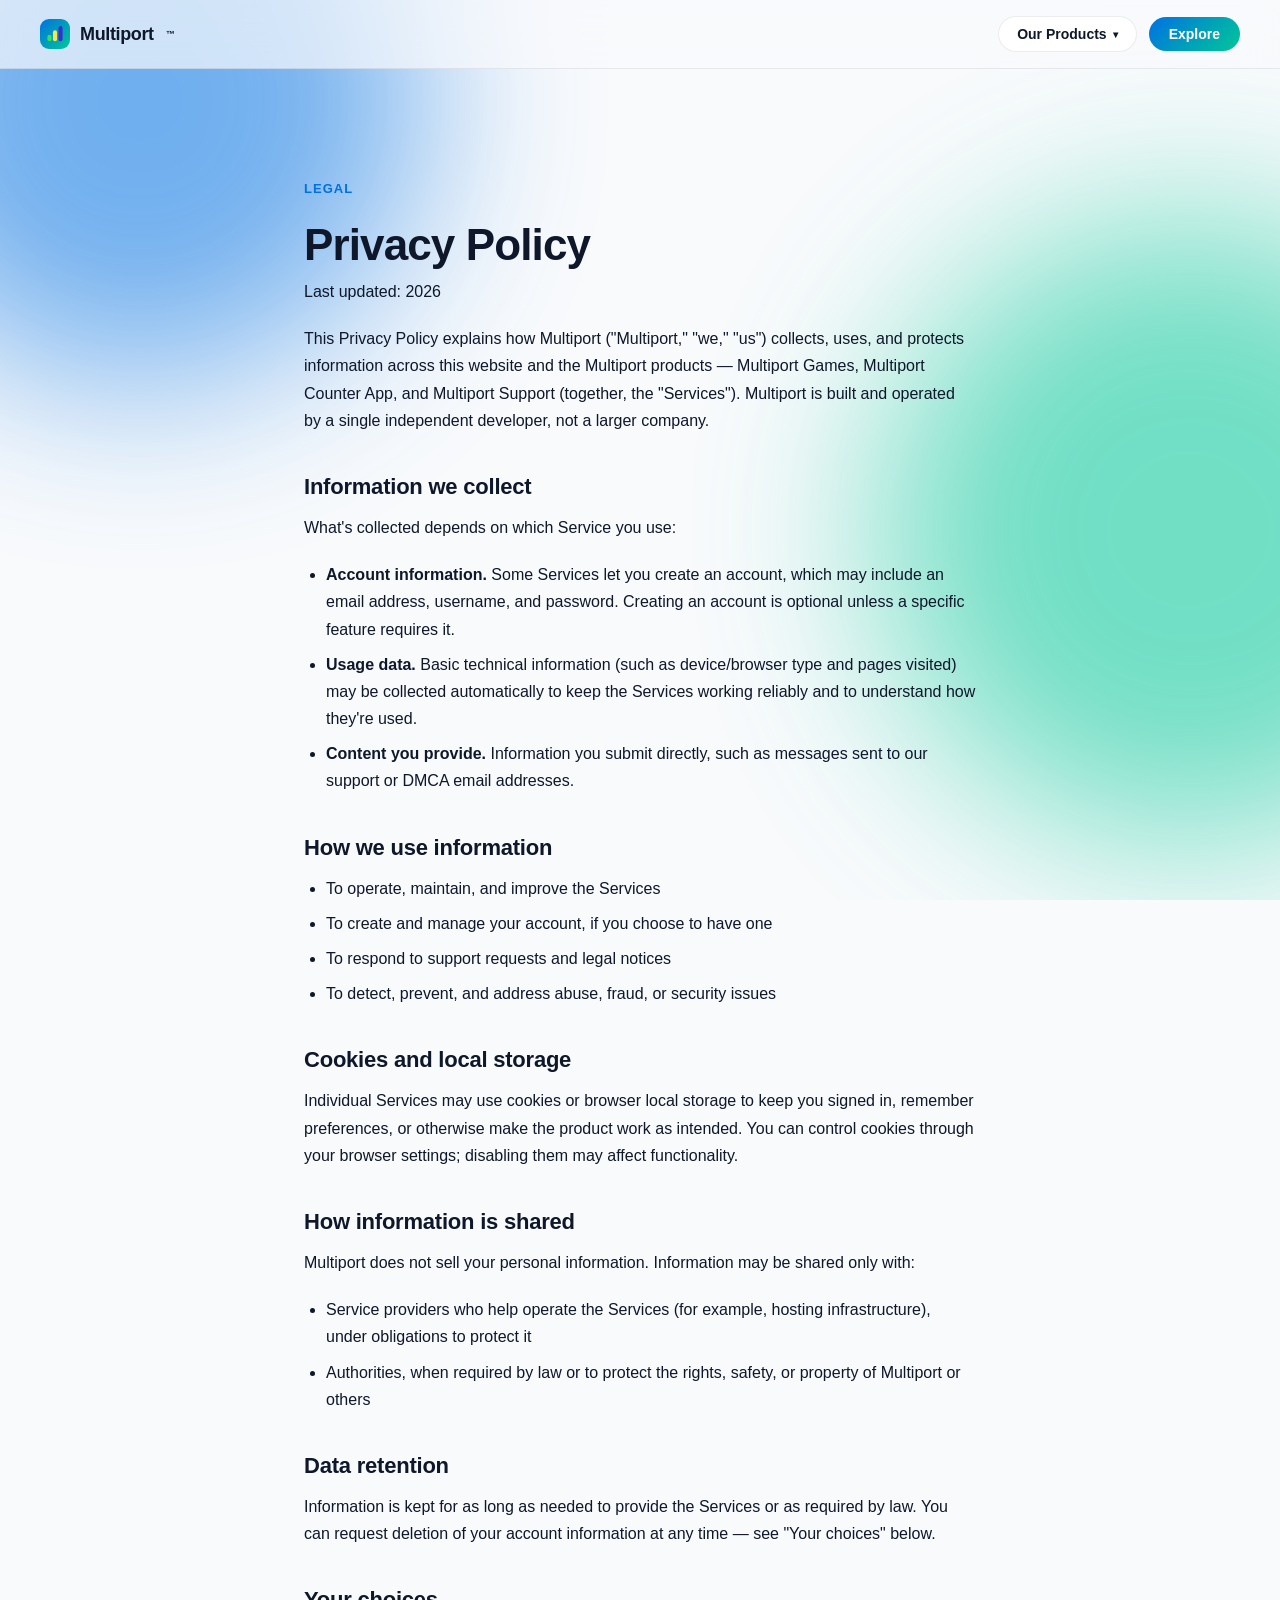
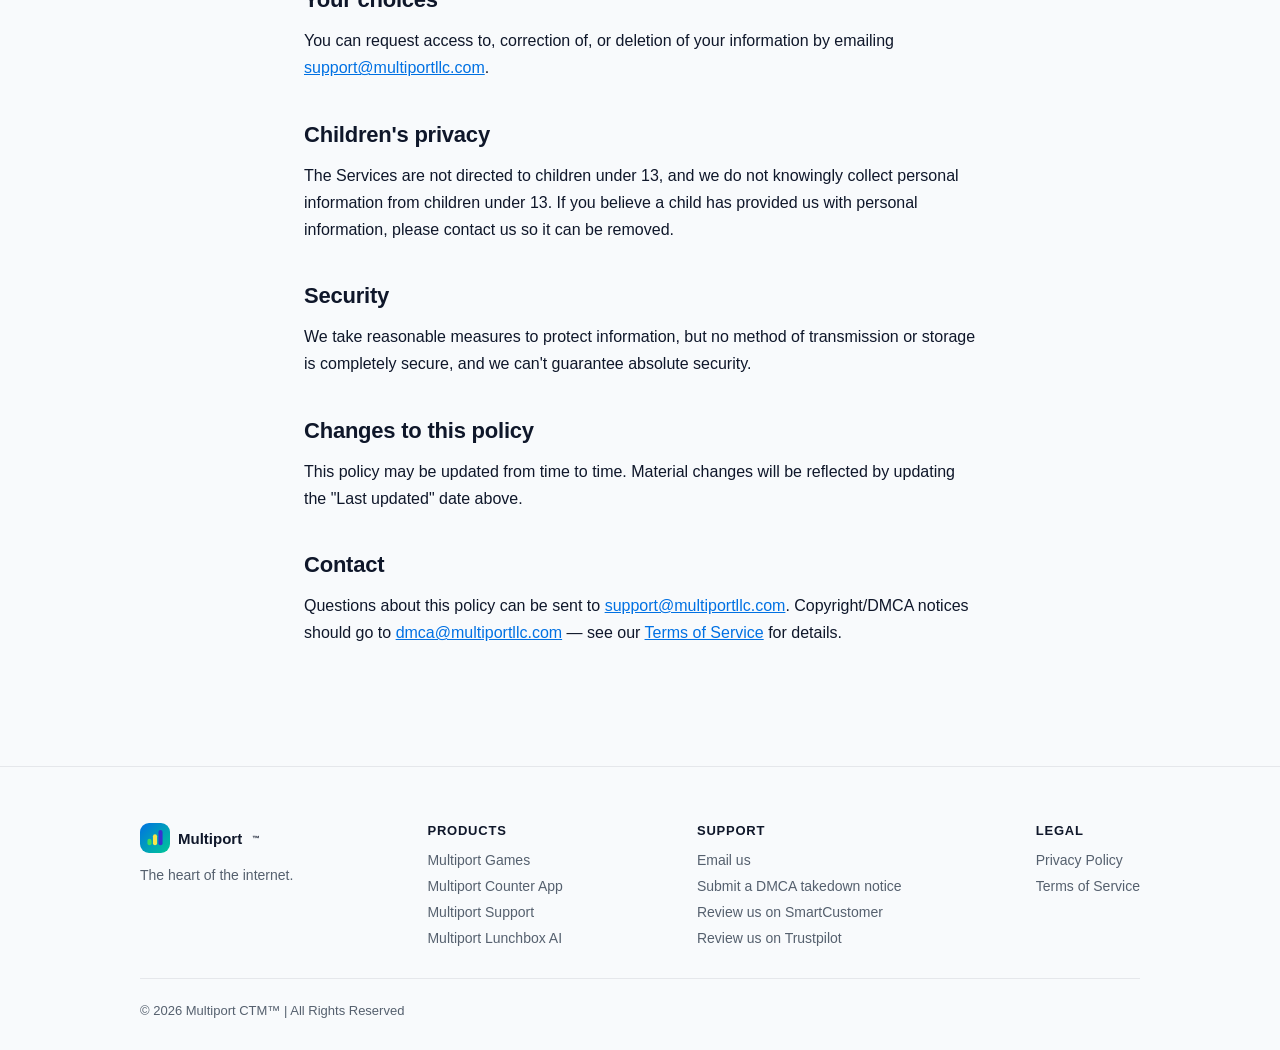
==== privacy.html @ edde1195 "Replace logo with ascending bar-chart icon, update footer copyright New icon (three ascending green/" ====
<!DOCTYPE html>
<html lang="en">
<head>
<meta charset="UTF-8">
<meta name="viewport" content="width=device-width, initial-scale=1.0">
<title>Privacy Policy — Multiport</title>
<meta name="description" content="How Multiport collects, uses, and protects your information.">
<meta name="theme-color" content="#0071e3">
<link rel="manifest" href="/manifest.json">
<link rel="icon" href="/icon.svg" type="image/svg+xml">
<link rel="icon" href="/favicon-32.png" sizes="32x32" type="image/png">
<link rel="icon" href="/favicon-16.png" sizes="16x16" type="image/png">
<link rel="apple-touch-icon" href="/apple-touch-icon.png">
<link rel="stylesheet" href="style.css?v=12">
</head>
<body>
  <div class="bg-blobs" aria-hidden="true">
    <div class="blob blob-blue"></div>
    <div class="blob blob-green"></div>
  </div>

  <nav class="navbar">
    <a class="logo" href="/">
      <img class="logo-mark" src="/icon.svg" alt="Multiport logo"> Multiport<sup class="tm">&trade;</sup>
    </a>
    <div class="nav-links">
      <div class="nav-dropdown">
        <button class="dropdown-toggle" aria-haspopup="true" aria-expanded="false">
          Our Products <span class="chevron">&#9662;</span>
        </button>
        <div class="dropdown-menu">
          <a href="https://games.multiportllc.com" target="_blank" rel="noopener noreferrer">
            <img class="dropdown-icon" src="/games-icon.svg" alt="">
            <span>
              <span class="dropdown-title">Multiport Games</span>
              <span class="dropdown-domain">games.multiportllc.com</span>
            </span>
          </a>
          <a href="https://counterapp.multiportllc.com" target="_blank" rel="noopener noreferrer">
            <span class="dropdown-icon">🔢</span>
            <span>
              <span class="dropdown-title">Multiport Counter App</span>
              <span class="dropdown-domain">counterapp.multiportllc.com</span>
            </span>
          </a>
          <a href="https://support.multiportllc.com" target="_blank" rel="noopener noreferrer">
            <span class="dropdown-icon">🛟</span>
            <span>
              <span class="dropdown-title">Multiport Support</span>
              <span class="dropdown-domain">support.multiportllc.com</span>
            </span>
          </a>
          <a href="https://ai.lunchbox.multiportllc.com" target="_blank" rel="noopener noreferrer">
            <span class="dropdown-icon">🍱</span>
            <span>
              <span class="dropdown-title">Multiport Lunchbox AI</span>
              <span class="dropdown-domain">ai.lunchbox.multiportllc.com</span>
            </span>
          </a>
        </div>
      </div>
      <a class="nav-cta" href="/#products">Explore</a>
    </div>
  </nav>

  <main>
    <article class="legal">
      <span class="eyebrow">Legal</span>
      <h1>Privacy Policy</h1>
      <p class="legal-updated">Last updated: 2026</p>

      <p>This Privacy Policy explains how Multiport ("Multiport," "we," "us") collects, uses, and protects
      information across this website and the Multiport products — Multiport Games, Multiport Counter App,
      and Multiport Support (together, the "Services"). Multiport is built and operated by a single
      independent developer, not a larger company.</p>

      <h2>Information we collect</h2>
      <p>What's collected depends on which Service you use:</p>
      <ul>
        <li><strong>Account information.</strong> Some Services let you create an account, which may include
        an email address, username, and password. Creating an account is optional unless a specific feature
        requires it.</li>
        <li><strong>Usage data.</strong> Basic technical information (such as device/browser type and pages
        visited) may be collected automatically to keep the Services working reliably and to understand how
        they're used.</li>
        <li><strong>Content you provide.</strong> Information you submit directly, such as messages sent to
        our support or DMCA email addresses.</li>
      </ul>

      <h2>How we use information</h2>
      <ul>
        <li>To operate, maintain, and improve the Services</li>
        <li>To create and manage your account, if you choose to have one</li>
        <li>To respond to support requests and legal notices</li>
        <li>To detect, prevent, and address abuse, fraud, or security issues</li>
      </ul>

      <h2>Cookies and local storage</h2>
      <p>Individual Services may use cookies or browser local storage to keep you signed in, remember
      preferences, or otherwise make the product work as intended. You can control cookies through your
      browser settings; disabling them may affect functionality.</p>

      <h2>How information is shared</h2>
      <p>Multiport does not sell your personal information. Information may be shared only with:</p>
      <ul>
        <li>Service providers who help operate the Services (for example, hosting infrastructure), under
        obligations to protect it</li>
        <li>Authorities, when required by law or to protect the rights, safety, or property of Multiport or
        others</li>
      </ul>

      <h2>Data retention</h2>
      <p>Information is kept for as long as needed to provide the Services or as required by law. You can
      request deletion of your account information at any time — see "Your choices" below.</p>

      <h2>Your choices</h2>
      <p>You can request access to, correction of, or deletion of your information by emailing
      <a href="mailto:support@multiportllc.com">support@multiportllc.com</a>.</p>

      <h2>Children's privacy</h2>
      <p>The Services are not directed to children under 13, and we do not knowingly collect personal
      information from children under 13. If you believe a child has provided us with personal information,
      please contact us so it can be removed.</p>

      <h2>Security</h2>
      <p>We take reasonable measures to protect information, but no method of transmission or storage is
      completely secure, and we can't guarantee absolute security.</p>

      <h2>Changes to this policy</h2>
      <p>This policy may be updated from time to time. Material changes will be reflected by updating the
      "Last updated" date above.</p>

      <h2>Contact</h2>
      <p>Questions about this policy can be sent to
      <a href="mailto:support@multiportllc.com">support@multiportllc.com</a>. Copyright/DMCA notices should
      go to <a href="mailto:dmca@multiportllc.com">dmca@multiportllc.com</a> — see our
      <a href="/terms.html">Terms of Service</a> for details.</p>
    </article>
  </main>

  <footer>
    <div class="footer-grid">
      <div class="footer-brand">
        <div class="footer-logo"><img class="logo-mark" src="/icon.svg" alt="Multiport logo"> Multiport<sup class="tm">&trade;</sup></div>
        <p class="footer-tagline">The heart of the internet.</p>
      </div>
      <div class="footer-links">
        <span class="footer-heading">Products</span>
        <a href="https://games.multiportllc.com" target="_blank" rel="noopener noreferrer">Multiport Games</a>
        <a href="https://counterapp.multiportllc.com" target="_blank" rel="noopener noreferrer">Multiport Counter App</a>
        <a href="https://support.multiportllc.com" target="_blank" rel="noopener noreferrer">Multiport Support</a>
        <a href="https://ai.lunchbox.multiportllc.com" target="_blank" rel="noopener noreferrer">Multiport Lunchbox AI</a>
      </div>
      <div class="footer-links">
        <span class="footer-heading">Support</span>
        <a href="mailto:support@multiportllc.com">Email us</a>
        <a href="mailto:dmca@multiportllc.com">Submit a DMCA takedown notice</a>
        <a href="https://www.smartcustomer.com/reviews/multiportllc.com" target="_blank" rel="noopener noreferrer">Review us on SmartCustomer</a>
        <a href="https://www.trustpilot.com/review/multiportllc.com" target="_blank" rel="noopener noreferrer">Review us on Trustpilot</a>
      </div>
      <div class="footer-links">
        <span class="footer-heading">Legal</span>
        <a href="/privacy.html">Privacy Policy</a>
        <a href="/terms.html">Terms of Service</a>
      </div>
    </div>
    <p class="footer-copyright">©️ 2026 Multiport CTM™️ | All Rights Reserved</p>
  </footer>

  <script>
    const dropdown = document.querySelector('.nav-dropdown');
    const toggle = dropdown.querySelector('.dropdown-toggle');
    toggle.addEventListener('click', () => {
      const isOpen = dropdown.classList.toggle('open');
      toggle.setAttribute('aria-expanded', isOpen);
    });
    document.addEventListener('click', (event) => {
      if (!dropdown.contains(event.target)) {
        dropdown.classList.remove('open');
        toggle.setAttribute('aria-expanded', 'false');
      }
    });
  </script>
</body>
</html>
---- style.css ----
:root {
  color-scheme: light dark;
  --blue: #0071e3;
  --green: #00c896;
  --bg: #f8fafc;
  --fg: #0f172a;
  --muted: #55606e;
  --card-bg: #ffffff;
  --border: rgba(15, 23, 42, 0.08);
}

* {
  box-sizing: border-box;
}

html {
  scroll-behavior: smooth;
}

body {
  margin: 0;
  min-height: 100vh;
  font-family: -apple-system, BlinkMacSystemFont, "SF Pro Display", "SF Pro Text",
    "Helvetica Neue", Helvetica, Arial, sans-serif;
  background: var(--bg);
  color: var(--fg);
  -webkit-font-smoothing: antialiased;
  position: relative;
  overflow-x: hidden;
}

/* Background blobs */
.bg-blobs {
  position: fixed;
  inset: 0;
  z-index: -1;
  overflow: hidden;
}

.blob {
  position: absolute;
  border-radius: 50%;
  filter: blur(90px);
  opacity: 0.55;
}

.blob-blue {
  width: 560px;
  height: 560px;
  top: -180px;
  left: -140px;
  background: var(--blue);
}

.blob-green {
  width: 620px;
  height: 620px;
  top: 220px;
  right: -220px;
  background: var(--green);
}

/* Navbar */
.navbar {
  position: sticky;
  top: 0;
  z-index: 100;
  display: flex;
  align-items: center;
  justify-content: space-between;
  padding: 16px 40px;
  background: rgba(248, 250, 252, 0.7);
  backdrop-filter: blur(16px);
  -webkit-backdrop-filter: blur(16px);
  border-bottom: 1px solid var(--border);
}

.logo {
  display: flex;
  align-items: center;
  gap: 10px;
  font-weight: 700;
  font-size: 18px;
  letter-spacing: -0.02em;
  color: var(--fg);
  text-decoration: none;
}

.logo-mark {
  display: inline-block;
  width: 30px;
  height: 30px;
  border-radius: 9px;
}

.nav-links {
  display: flex;
  align-items: center;
  gap: 12px;
}

.nav-cta {
  text-decoration: none;
  color: #fff;
  background: linear-gradient(135deg, var(--blue), var(--green));
  padding: 9px 20px;
  border-radius: 980px;
  font-size: 14px;
  font-weight: 600;
}

/* Dropdown */
.nav-dropdown {
  position: relative;
}

.dropdown-toggle {
  font-family: inherit;
  font-size: 14px;
  font-weight: 600;
  color: var(--fg);
  background: #fff;
  border: 1px solid var(--border);
  border-radius: 980px;
  padding: 9px 18px;
  cursor: pointer;
  display: flex;
  align-items: center;
  gap: 6px;
  transition: box-shadow 0.2s ease;
}

.dropdown-toggle:hover,
.dropdown-toggle:focus-visible {
  box-shadow: 0 4px 14px rgba(15, 23, 42, 0.1);
}

.chevron {
  font-size: 10px;
  transition: transform 0.2s ease;
}

.nav-dropdown:hover .chevron,
.nav-dropdown:focus-within .chevron,
.nav-dropdown.open .chevron {
  transform: rotate(180deg);
}

.dropdown-menu {
  position: absolute;
  right: 0;
  top: calc(100% + 10px);
  min-width: 280px;
  background: var(--card-bg);
  border-radius: 16px;
  box-shadow: 0 16px 40px rgba(15, 23, 42, 0.16);
  border: 1px solid var(--border);
  padding: 8px;
  opacity: 0;
  visibility: hidden;
  transform: translateY(-8px);
  transition: opacity 0.2s ease, transform 0.2s ease, visibility 0.2s ease;
  z-index: 10;
}

.nav-dropdown:hover .dropdown-menu,
.nav-dropdown:focus-within .dropdown-menu,
.nav-dropdown.open .dropdown-menu {
  opacity: 1;
  visibility: visible;
  transform: translateY(0);
}

.dropdown-menu a {
  display: flex;
  align-items: center;
  gap: 12px;
  padding: 10px 12px;
  border-radius: 10px;
  text-decoration: none;
  color: var(--fg);
}

.dropdown-menu a:hover {
  background: rgba(15, 23, 42, 0.05);
}

.dropdown-icon {
  font-size: 22px;
  width: 28px;
  height: 28px;
  border-radius: 8px;
  object-fit: cover;
  flex-shrink: 0;
}

.dropdown-title {
  display: block;
  font-size: 14px;
  font-weight: 600;
}

.dropdown-domain {
  display: block;
  font-size: 12px;
  color: var(--muted);
}

/* Hero */
.hero {
  display: grid;
  grid-template-columns: 1.1fr 1fr;
  align-items: center;
  gap: 40px;
  padding: 110px 40px 100px;
  max-width: 1180px;
  margin: 0 auto;
}

.hero-text {
  text-align: left;
}

.eyebrow {
  display: inline-block;
  font-size: 13px;
  font-weight: 700;
  text-transform: uppercase;
  letter-spacing: 0.08em;
  color: var(--blue);
  margin-bottom: 18px;
}

.hero h1 {
  font-size: clamp(36px, 5vw, 58px);
  font-weight: 700;
  letter-spacing: -0.02em;
  line-height: 1.1;
  margin: 0 0 20px;
  color: var(--fg);
}

.hero .subtitle {
  font-size: clamp(16px, 1.6vw, 19px);
  color: var(--muted);
  font-weight: 400;
  line-height: 1.55;
  margin: 0 0 32px;
  max-width: 480px;
}

.hero-actions {
  display: flex;
  align-items: center;
  gap: 22px;
  flex-wrap: wrap;
}

.btn {
  display: inline-block;
  text-decoration: none;
  font-size: 15px;
  font-weight: 600;
  padding: 13px 28px;
  border-radius: 8px;
  transition: background 0.2s ease;
}

.btn-primary {
  color: #fff;
  background: var(--blue);
}

.btn-primary:hover {
  background: #0b63c5;
}

.btn-link {
  color: var(--blue);
  text-decoration: none;
  font-size: 15px;
  font-weight: 600;
}

.btn-link:hover {
  text-decoration: underline;
}

/* Hero visual */
.hero-visual {
  position: relative;
  height: 320px;
}

.hero-card {
  position: absolute;
  display: flex;
  align-items: center;
  gap: 14px;
  background: #fff;
  border: 1px solid var(--border);
  border-radius: 18px;
  padding: 18px 22px;
  box-shadow: 0 20px 40px rgba(15, 23, 42, 0.12);
}

.hero-card-1 {
  top: 20px;
  left: 20px;
}

.hero-card-2 {
  bottom: 30px;
  right: 0;
}

.hero-card-icon {
  display: flex;
  align-items: center;
  justify-content: center;
  width: 48px;
  height: 48px;
  border-radius: 14px;
  font-size: 24px;
  object-fit: cover;
  flex-shrink: 0;
}

.hero-card-label {
  font-weight: 600;
  font-size: 15px;
  color: var(--fg);
}

@media (max-width: 820px) {
  .hero {
    grid-template-columns: 1fr;
    text-align: center;
    padding: 90px 24px 60px;
  }

  .hero-text {
    text-align: center;
  }

  .hero .subtitle {
    margin-left: auto;
    margin-right: auto;
  }

  .hero-actions {
    justify-content: center;
  }

  .hero-visual {
    height: auto;
    display: flex;
    flex-direction: column;
    align-items: center;
    gap: 16px;
  }

  .hero-card {
    position: static;
  }
}

@media (max-width: 640px) {
  .navbar {
    padding: 14px 20px;
    gap: 8px;
  }

  .logo {
    font-size: 16px;
  }

  .dropdown-toggle {
    padding: 8px 14px;
    font-size: 13px;
    white-space: nowrap;
  }

  .nav-cta {
    padding: 8px 14px;
    font-size: 13px;
    white-space: nowrap;
  }

  .dropdown-menu {
    min-width: 240px;
    right: -20px;
  }
}

@media (max-width: 420px) {
  .nav-cta {
    display: none;
  }
}

/* Features */
.features {
  max-width: 1000px;
  margin: 0 auto;
  padding: 40px 20px;
  text-align: center;
}

.features h2 {
  font-size: clamp(28px, 4vw, 40px);
  font-weight: 800;
  letter-spacing: -0.02em;
  margin: 6px 0 48px;
  color: var(--fg);
}

.feature-grid {
  display: grid;
  grid-template-columns: repeat(auto-fit, minmax(260px, 1fr));
  gap: 24px;
}

.feature-card {
  padding: 8px;
  text-align: left;
}

.feature-icon {
  font-size: 32px;
  margin-bottom: 14px;
}

.feature-card h3 {
  font-size: 18px;
  font-weight: 700;
  letter-spacing: -0.01em;
  margin: 0 0 8px;
  color: var(--fg);
}

.feature-card p {
  color: var(--muted);
  font-size: 14px;
  line-height: 1.55;
  margin: 0;
}

/* CTA band */
.cta-band {
  max-width: 700px;
  margin: 40px auto 0;
  padding: 56px 32px;
  text-align: center;
  background: var(--card-bg);
  border: 1px solid var(--border);
  border-radius: 28px;
}

.cta-band h2 {
  font-size: clamp(24px, 3.5vw, 34px);
  font-weight: 800;
  letter-spacing: -0.02em;
  margin: 0 0 10px;
  color: var(--fg);
}

.cta-band p {
  color: var(--muted);
  font-size: 16px;
  margin: 0 0 28px;
}

.cta-band-actions {
  justify-content: center;
}

/* Legal pages */
.legal {
  max-width: 720px;
  margin: 0 auto;
  padding: 110px 24px 100px;
}

.legal h1 {
  font-size: clamp(32px, 5vw, 44px);
  font-weight: 800;
  letter-spacing: -0.02em;
  margin: 6px 0 8px;
  color: var(--fg);
}

.legal-updated {
  color: var(--muted);
  font-size: 14px;
  margin: 0 0 32px;
}

.legal p {
  color: var(--fg);
  font-size: 16px;
  line-height: 1.7;
  margin: 0 0 20px;
}

.legal ul {
  margin: 0 0 20px;
  padding-left: 22px;
  color: var(--fg);
  font-size: 16px;
  line-height: 1.7;
}

.legal li {
  margin-bottom: 8px;
}

.legal h2 {
  font-size: 22px;
  font-weight: 700;
  letter-spacing: -0.01em;
  color: var(--fg);
  margin: 40px 0 14px;
}

.legal a {
  color: var(--blue);
}

/* Products */
.products {
  max-width: 1000px;
  margin: 0 auto;
  padding: 40px 20px 120px;
  text-align: center;
}

.products h2 {
  font-size: clamp(28px, 4vw, 40px);
  font-weight: 800;
  letter-spacing: -0.02em;
  margin: 6px 0 48px;
  color: var(--fg);
}

.product-grid {
  display: grid;
  grid-template-columns: repeat(auto-fit, minmax(300px, 1fr));
  gap: 24px;
}

.product-card {
  background: var(--card-bg);
  border: 1px solid var(--border);
  border-radius: 22px;
  padding: 32px;
  text-decoration: none;
  color: var(--fg);
  transition: transform 0.25s ease, box-shadow 0.25s ease;
  display: flex;
  align-items: flex-start;
  gap: 20px;
  text-align: left;
}

.product-card:hover {
  transform: translateY(-6px);
  box-shadow: 0 20px 40px rgba(15, 23, 42, 0.1);
}

.product-icon {
  flex-shrink: 0;
  width: 64px;
  height: 64px;
  border-radius: 18px;
  object-fit: cover;
  display: flex;
  align-items: center;
  justify-content: center;
  font-size: 30px;
}

.icon-games {
  background: linear-gradient(135deg, #0071e3, #4facfe);
}

.icon-counter {
  background: linear-gradient(135deg, #00c896, #43e97b);
}

.icon-support {
  background: linear-gradient(135deg, #5e5ce6, #bf5af2);
}

.icon-lunchbox {
  background: linear-gradient(135deg, #ff9500, #ff375f);
}

.icon-guard {
  background: linear-gradient(135deg, #1d1d1f, #55606e);
}

.addon-badge {
  display: inline-block;
  font-size: 12px;
  font-weight: 700;
  text-transform: uppercase;
  letter-spacing: 0.04em;
  color: var(--fg);
  background: rgba(15, 23, 42, 0.06);
  border-radius: 980px;
  padding: 3px 10px;
  margin: 2px 0 10px;
}

.product-info h3 {
  font-size: 20px;
  font-weight: 700;
  letter-spacing: -0.01em;
  margin: 0 0 6px;
}

.product-info p {
  color: var(--muted);
  font-size: 14px;
  margin: 0 0 12px;
  line-height: 1.5;
}

.product-link {
  color: var(--blue);
  font-size: 14px;
  font-weight: 600;
}

/* Footer */
footer {
  padding: 56px 20px 32px;
  border-top: 1px solid var(--border);
}

.tm {
  font-size: 0.5em;
  font-weight: 600;
  margin-left: 2px;
}

.footer-grid {
  max-width: 1000px;
  margin: 0 auto;
  display: flex;
  flex-wrap: wrap;
  justify-content: space-between;
  gap: 32px;
  padding-bottom: 32px;
}

.footer-logo {
  display: inline-flex;
  align-items: center;
  gap: 8px;
  font-weight: 700;
  font-size: 15px;
  color: var(--fg);
}

.footer-tagline {
  color: var(--muted);
  font-size: 14px;
  margin: 10px 0 0;
}

.footer-links {
  display: flex;
  flex-direction: column;
  gap: 10px;
}

.footer-heading {
  font-size: 13px;
  font-weight: 700;
  text-transform: uppercase;
  letter-spacing: 0.06em;
  color: var(--fg);
  margin-bottom: 4px;
}

.footer-links a {
  color: var(--muted);
  text-decoration: none;
  font-size: 14px;
}

.footer-links a:hover {
  color: var(--blue);
}

.footer-copyright {
  max-width: 1000px;
  margin: 0 auto;
  padding-top: 24px;
  border-top: 1px solid var(--border);
  color: var(--muted);
  font-size: 13px;
}
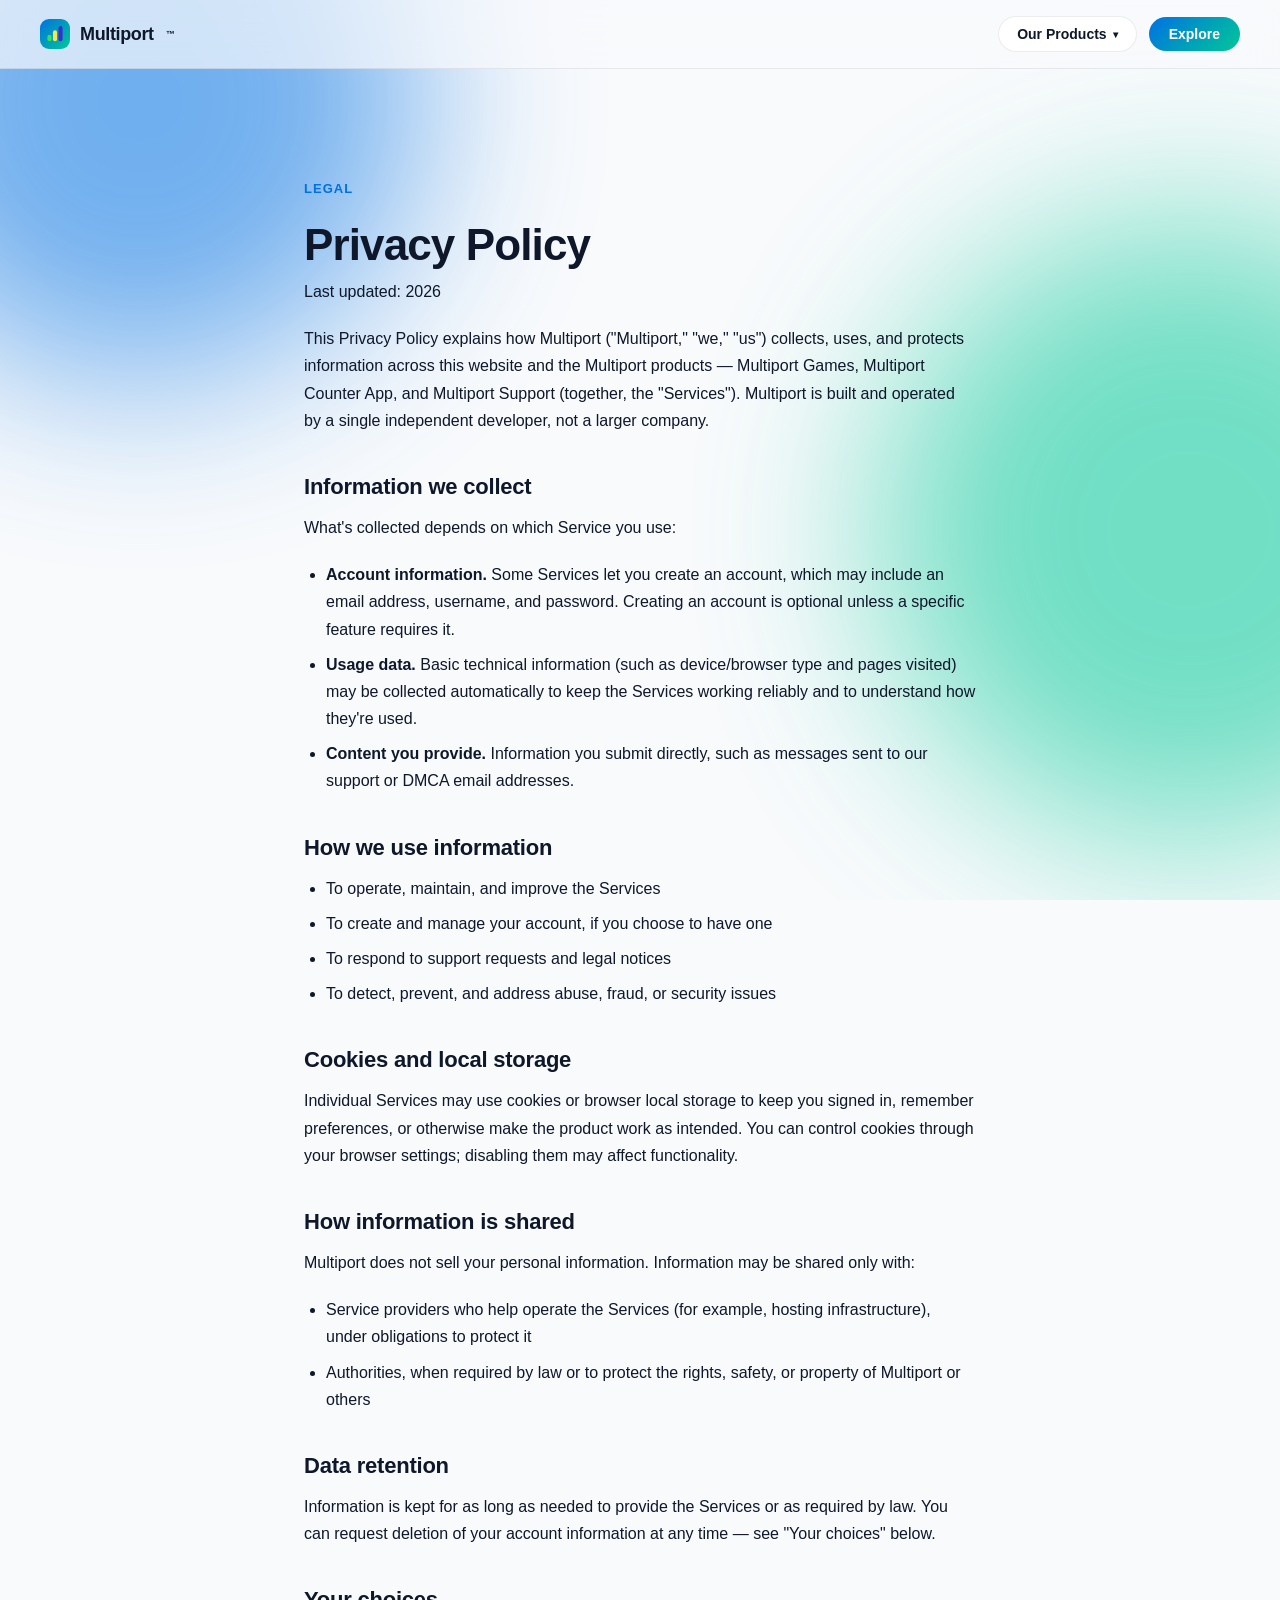
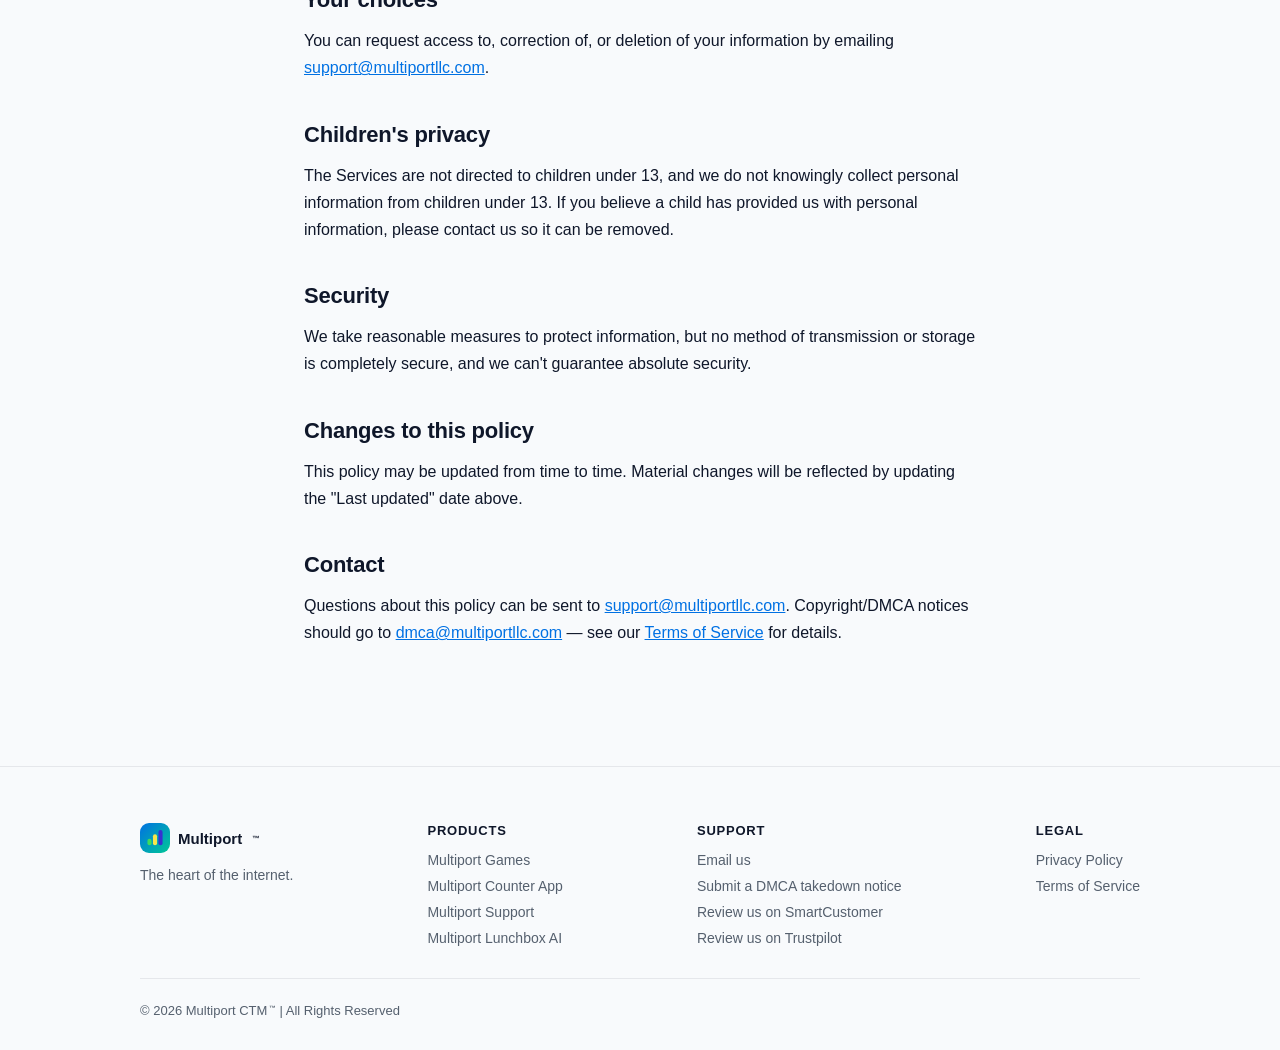
==== commit b15ca8f4: "Fix footer copyright symbol and trademark sizing Use a real copyright glyph (&copy;) instead of the " ====
--- a/privacy.html
+++ b/privacy.html
@@ -164,7 +164,7 @@
         <a href="/terms.html">Terms of Service</a>
       </div>
     </div>
-    <p class="footer-copyright">©️ 2026 Multiport CTM™️ | All Rights Reserved</p>
+    <p class="footer-copyright">&copy; 2026 Multiport CTM<sup class="tm">&trade;</sup> | All Rights Reserved</p>
   </footer>
 
   <script>
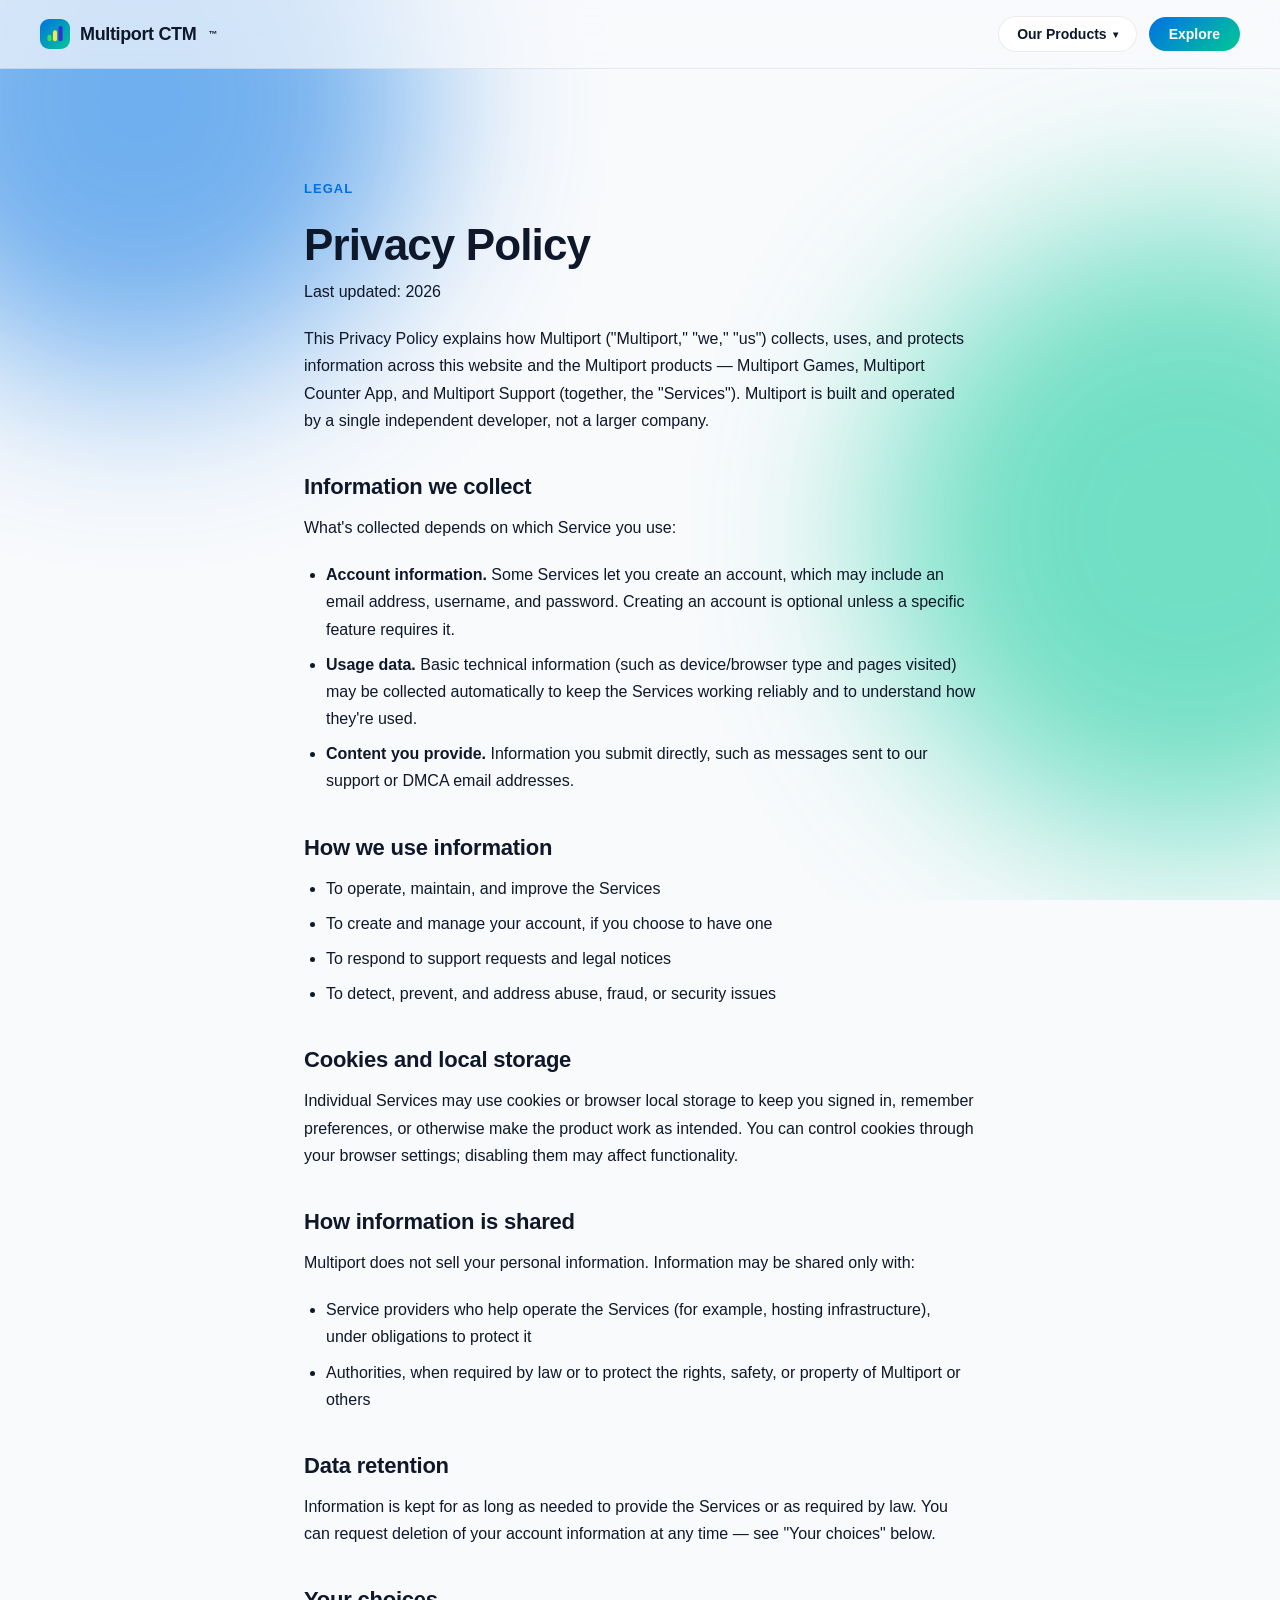
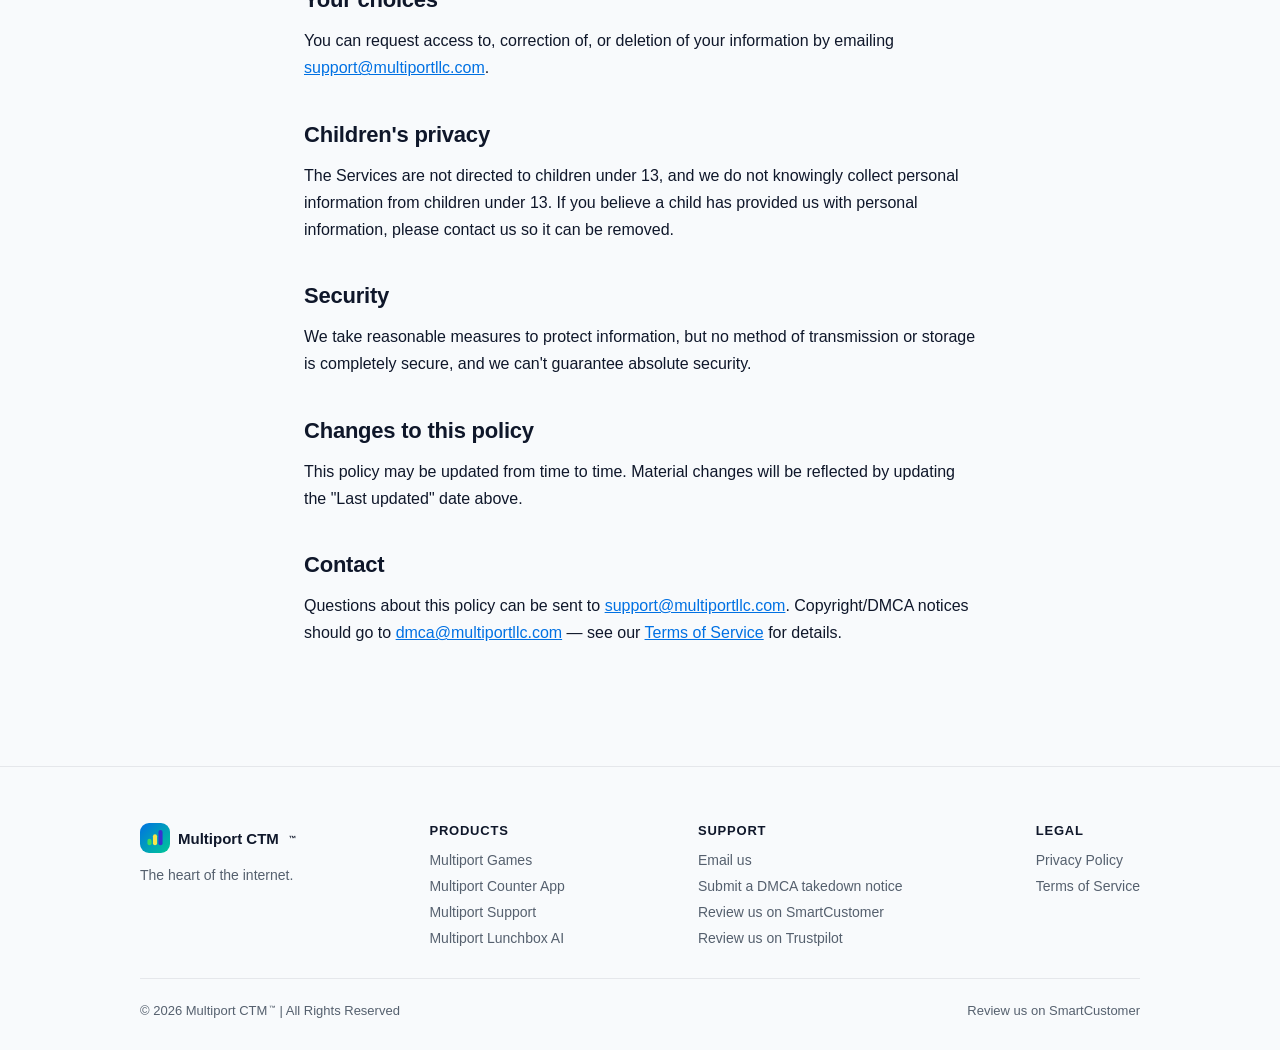
==== commit 1b8f6212: "Add CTM to the nav/footer logo and a bottom review link The nav and footer logo lockups now read "Mu" ====
--- a/privacy.html
+++ b/privacy.html
@@ -11,7 +11,7 @@
 <link rel="icon" href="/favicon-32.png" sizes="32x32" type="image/png">
 <link rel="icon" href="/favicon-16.png" sizes="16x16" type="image/png">
 <link rel="apple-touch-icon" href="/apple-touch-icon.png">
-<link rel="stylesheet" href="style.css?v=12">
+<link rel="stylesheet" href="style.css?v=13">
 </head>
 <body>
   <div class="bg-blobs" aria-hidden="true">
@@ -21,7 +21,7 @@
 
   <nav class="navbar">
     <a class="logo" href="/">
-      <img class="logo-mark" src="/icon.svg" alt="Multiport logo"> Multiport<sup class="tm">&trade;</sup>
+      <img class="logo-mark" src="/icon.svg" alt="Multiport logo"> Multiport CTM<sup class="tm">&trade;</sup>
     </a>
     <div class="nav-links">
       <div class="nav-dropdown">
@@ -141,7 +141,7 @@
   <footer>
     <div class="footer-grid">
       <div class="footer-brand">
-        <div class="footer-logo"><img class="logo-mark" src="/icon.svg" alt="Multiport logo"> Multiport<sup class="tm">&trade;</sup></div>
+        <div class="footer-logo"><img class="logo-mark" src="/icon.svg" alt="Multiport logo"> Multiport CTM<sup class="tm">&trade;</sup></div>
         <p class="footer-tagline">The heart of the internet.</p>
       </div>
       <div class="footer-links">
@@ -164,7 +164,10 @@
         <a href="/terms.html">Terms of Service</a>
       </div>
     </div>
-    <p class="footer-copyright">&copy; 2026 Multiport CTM<sup class="tm">&trade;</sup> | All Rights Reserved</p>
+    <div class="footer-bottom">
+      <p class="footer-copyright">&copy; 2026 Multiport CTM<sup class="tm">&trade;</sup> | All Rights Reserved</p>
+      <a class="footer-bottom-link" href="https://www.smartcustomer.com/reviews/multiportllc.com" target="_blank" rel="noopener noreferrer">Review us on SmartCustomer</a>
+    </div>
   </footer>
 
   <script>
--- a/style.css
+++ b/style.css
@@ -695,11 +695,30 @@
   color: var(--blue);
 }
 
-.footer-copyright {
+.footer-bottom {
   max-width: 1000px;
   margin: 0 auto;
   padding-top: 24px;
   border-top: 1px solid var(--border);
+  display: flex;
+  flex-wrap: wrap;
+  align-items: center;
+  justify-content: space-between;
+  gap: 12px;
+}
+
+.footer-copyright {
   color: var(--muted);
   font-size: 13px;
-}
+  margin: 0;
+}
+
+.footer-bottom-link {
+  color: var(--muted);
+  font-size: 13px;
+  text-decoration: none;
+}
+
+.footer-bottom-link:hover {
+  color: var(--blue);
+}
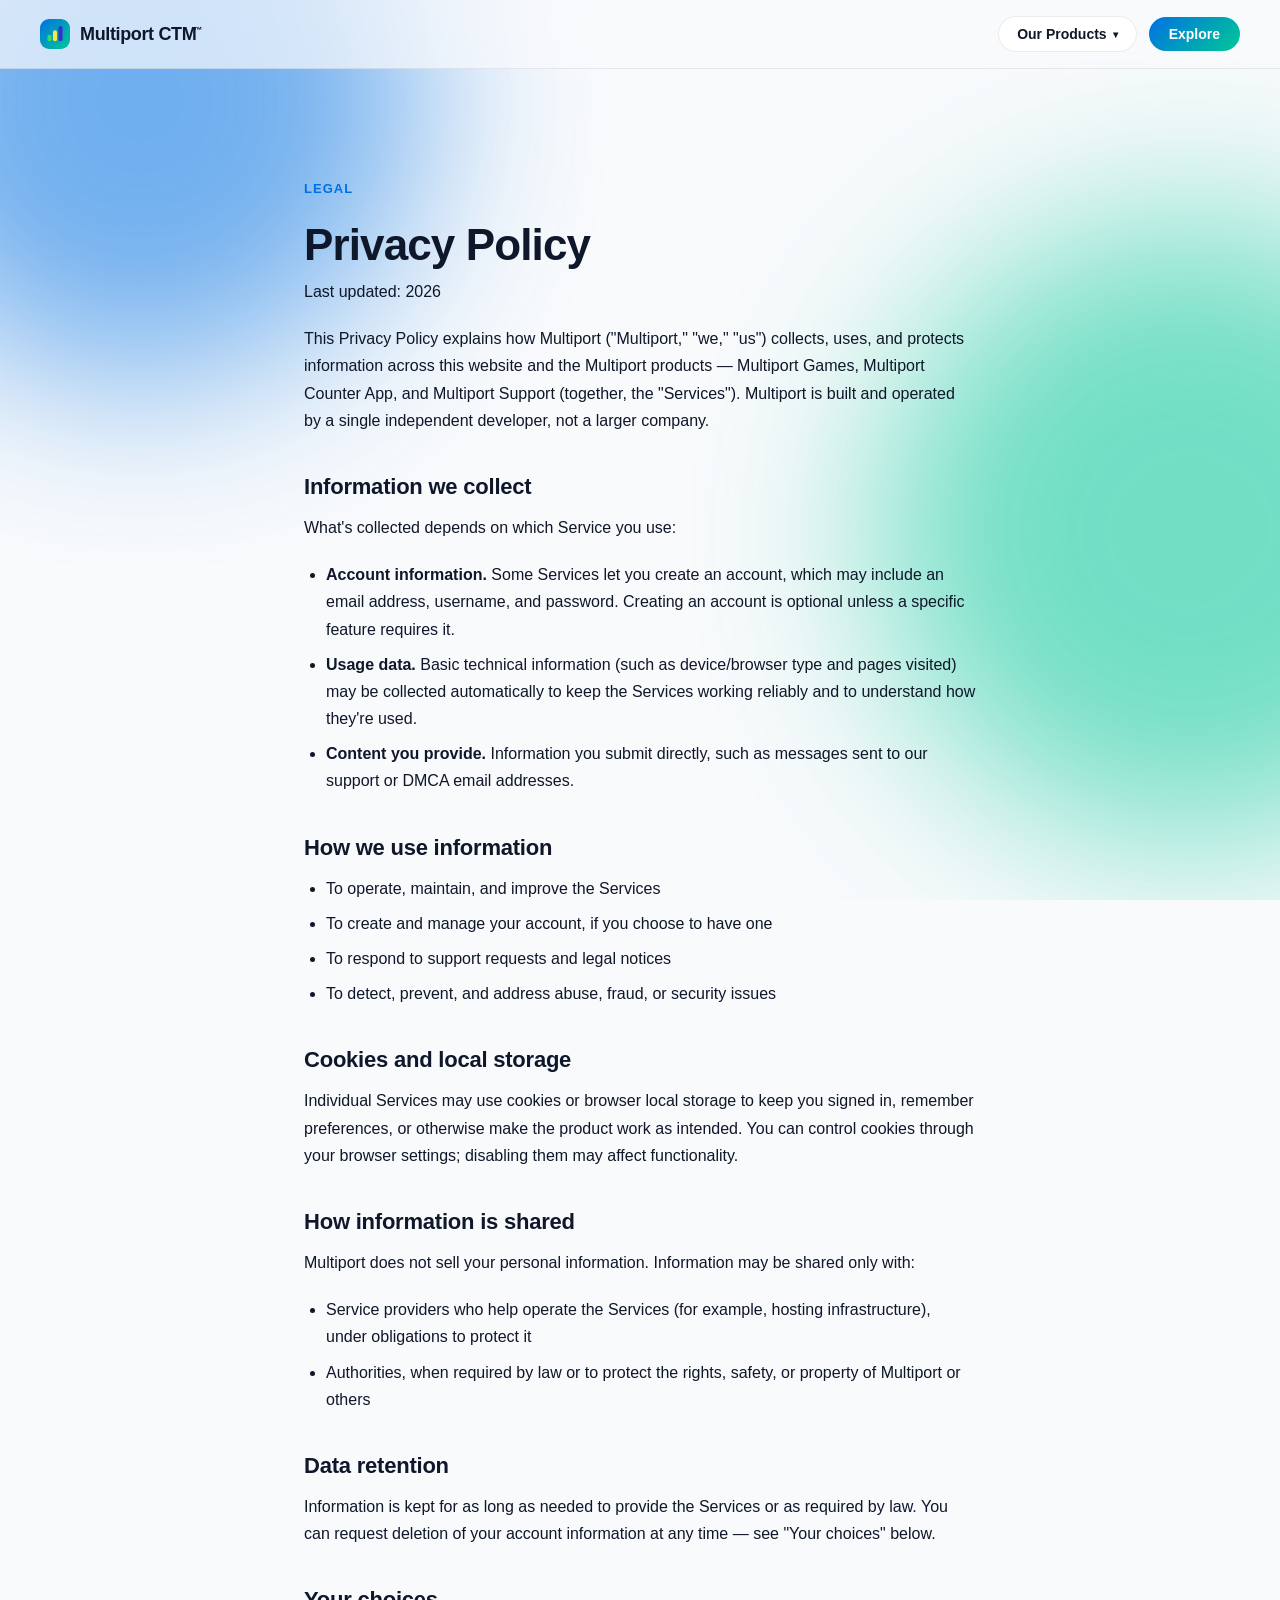
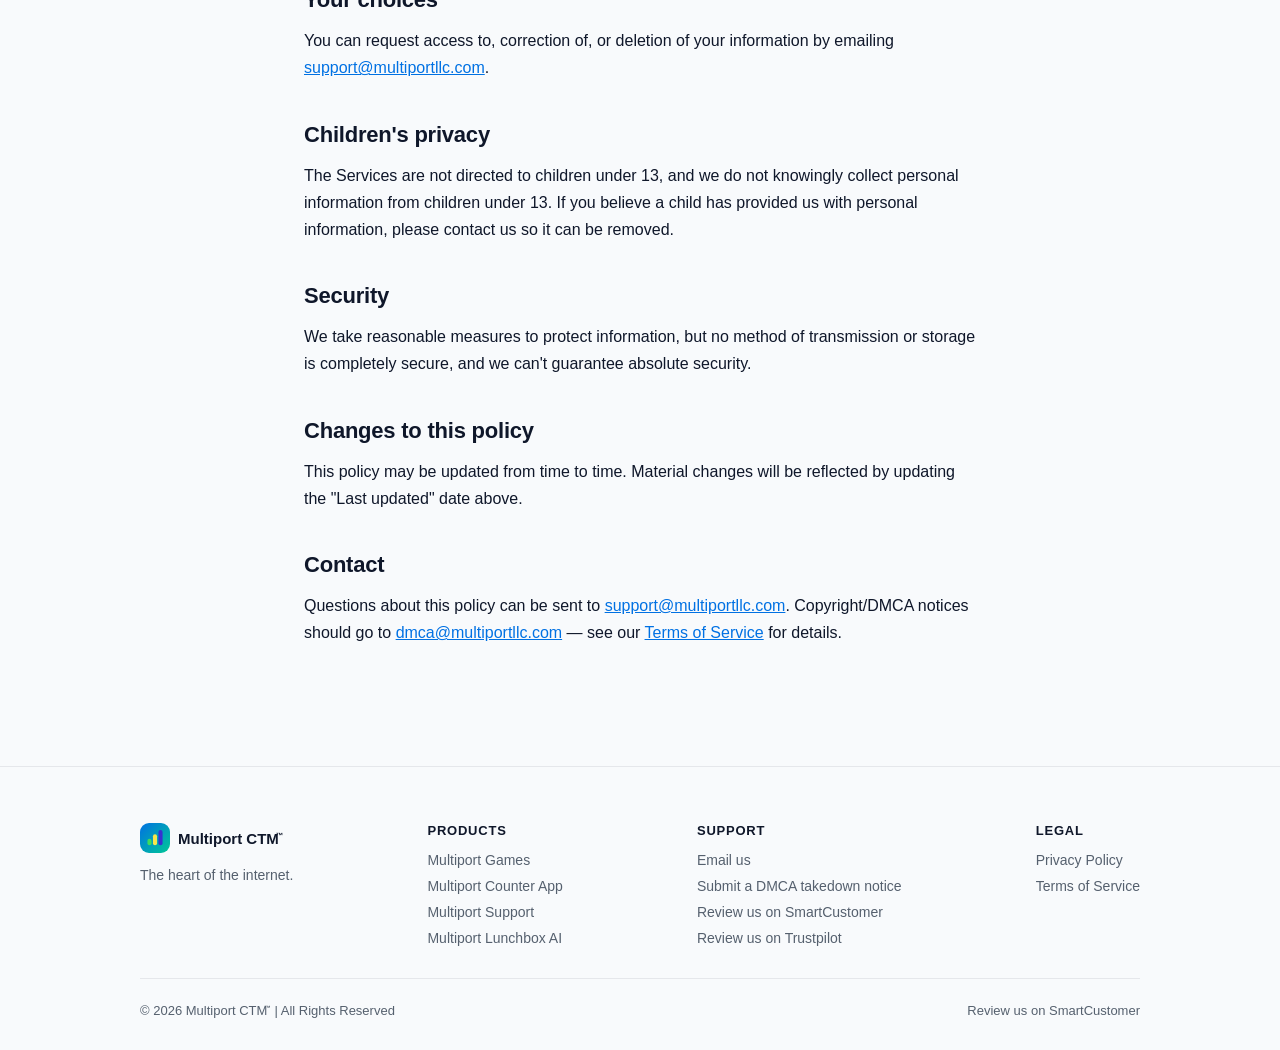
==== commit 2827981f: "Tighten spacing between "Multiport CTM" and the TM symbol Wrap the wordmark text in a single span so" ====
--- a/privacy.html
+++ b/privacy.html
@@ -11,7 +11,7 @@
 <link rel="icon" href="/favicon-32.png" sizes="32x32" type="image/png">
 <link rel="icon" href="/favicon-16.png" sizes="16x16" type="image/png">
 <link rel="apple-touch-icon" href="/apple-touch-icon.png">
-<link rel="stylesheet" href="style.css?v=13">
+<link rel="stylesheet" href="style.css?v=14">
 </head>
 <body>
   <div class="bg-blobs" aria-hidden="true">
@@ -21,7 +21,7 @@
 
   <nav class="navbar">
     <a class="logo" href="/">
-      <img class="logo-mark" src="/icon.svg" alt="Multiport logo"> Multiport CTM<sup class="tm">&trade;</sup>
+      <img class="logo-mark" src="/icon.svg" alt="Multiport logo"> <span class="logo-text">Multiport CTM<sup class="tm">&trade;</sup></span>
     </a>
     <div class="nav-links">
       <div class="nav-dropdown">
@@ -141,7 +141,7 @@
   <footer>
     <div class="footer-grid">
       <div class="footer-brand">
-        <div class="footer-logo"><img class="logo-mark" src="/icon.svg" alt="Multiport logo"> Multiport CTM<sup class="tm">&trade;</sup></div>
+        <div class="footer-logo"><img class="logo-mark" src="/icon.svg" alt="Multiport logo"> <span class="logo-text">Multiport CTM<sup class="tm">&trade;</sup></span></div>
         <p class="footer-tagline">The heart of the internet.</p>
       </div>
       <div class="footer-links">
--- a/style.css
+++ b/style.css
@@ -642,7 +642,7 @@
 .tm {
   font-size: 0.5em;
   font-weight: 600;
-  margin-left: 2px;
+  margin-left: -3px;
 }
 
 .footer-grid {
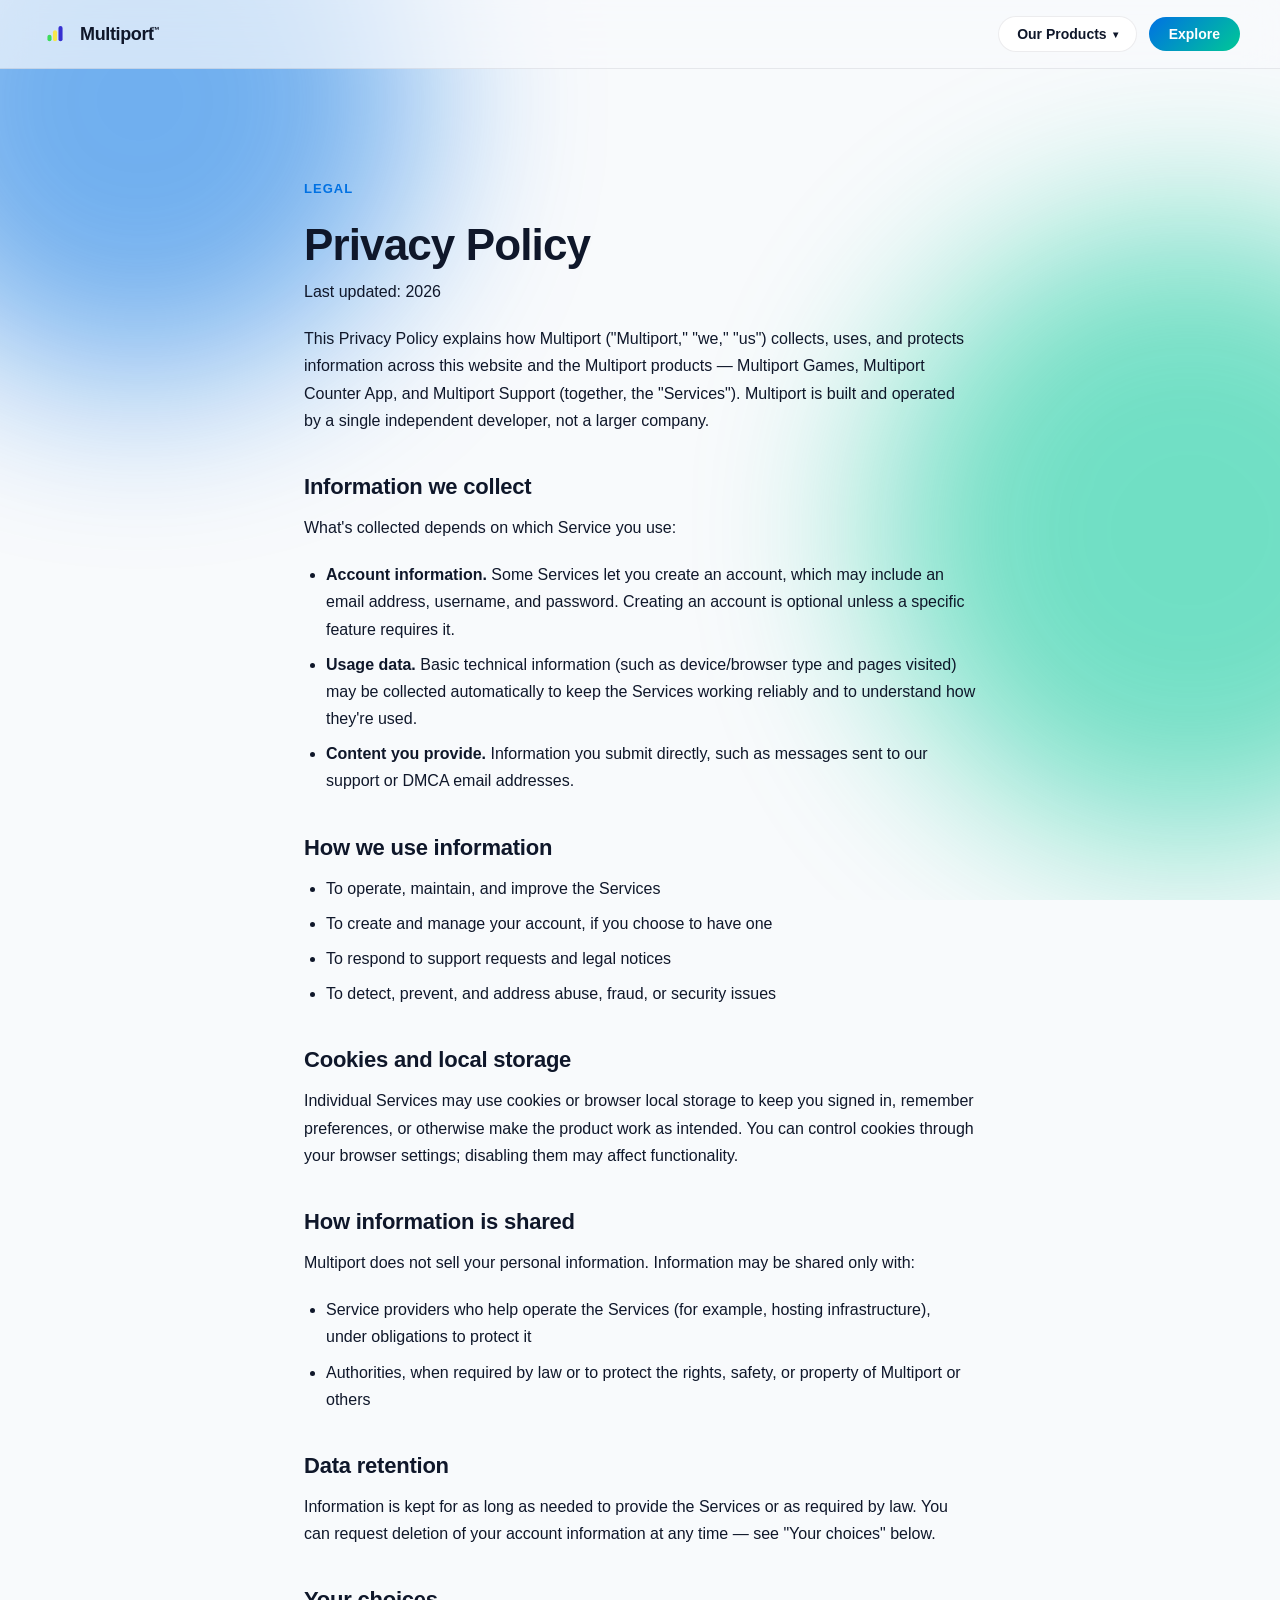
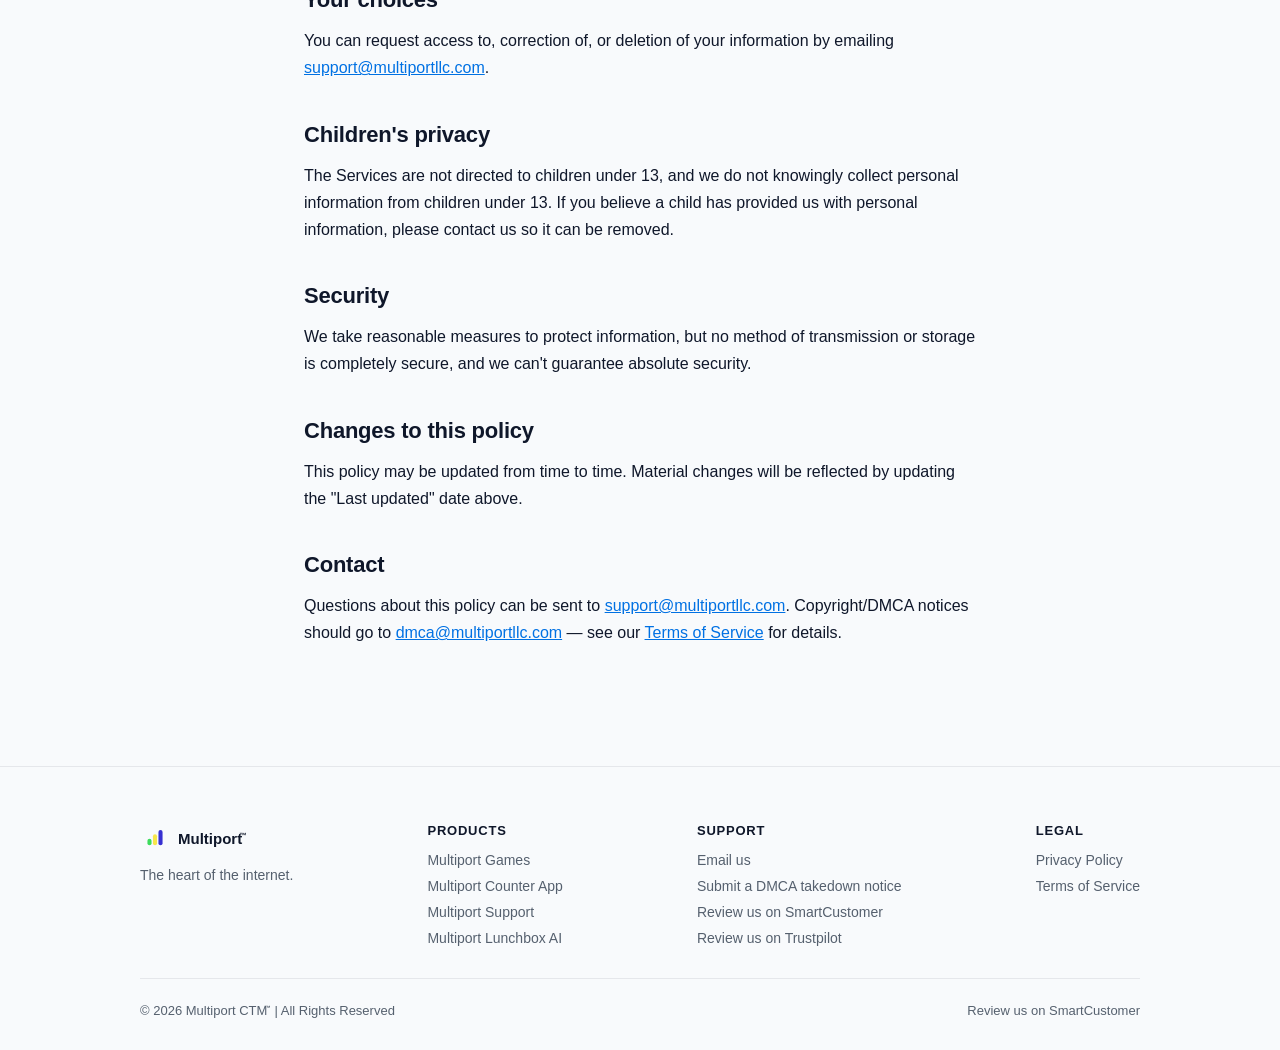
==== commit 9d3b8ad5: "Remove logo background, drop CTM from wordmark (keep in copyright) - icon.svg and all derived favico" ====
--- a/privacy.html
+++ b/privacy.html
@@ -6,11 +6,10 @@
 <title>Privacy Policy — Multiport</title>
 <meta name="description" content="How Multiport collects, uses, and protects your information.">
 <meta name="theme-color" content="#0071e3">
-<link rel="manifest" href="/manifest.json">
-<link rel="icon" href="/icon.svg" type="image/svg+xml">
-<link rel="icon" href="/favicon-32.png" sizes="32x32" type="image/png">
-<link rel="icon" href="/favicon-16.png" sizes="16x16" type="image/png">
-<link rel="apple-touch-icon" href="/apple-touch-icon.png">
+<link rel="apple-touch-icon" href="apple-touch-icon.png">
+<link rel="icon" type="image/png" href="apple-touch-icon.png">
+<link rel="icon" href="favicon.ico">
+<link rel="manifest" href="manifest.json">
 <link rel="stylesheet" href="style.css?v=14">
 </head>
 <body>
@@ -21,7 +20,7 @@
 
   <nav class="navbar">
     <a class="logo" href="/">
-      <img class="logo-mark" src="/icon.svg" alt="Multiport logo"> <span class="logo-text">Multiport CTM<sup class="tm">&trade;</sup></span>
+      <img class="logo-mark" src="/icon.svg" alt="Multiport logo"> <span class="logo-text">Multiport<sup class="tm">&trade;</sup></span>
     </a>
     <div class="nav-links">
       <div class="nav-dropdown">
@@ -141,7 +140,7 @@
   <footer>
     <div class="footer-grid">
       <div class="footer-brand">
-        <div class="footer-logo"><img class="logo-mark" src="/icon.svg" alt="Multiport logo"> <span class="logo-text">Multiport CTM<sup class="tm">&trade;</sup></span></div>
+        <div class="footer-logo"><img class="logo-mark" src="/icon.svg" alt="Multiport logo"> <span class="logo-text">Multiport<sup class="tm">&trade;</sup></span></div>
         <p class="footer-tagline">The heart of the internet.</p>
       </div>
       <div class="footer-links">
